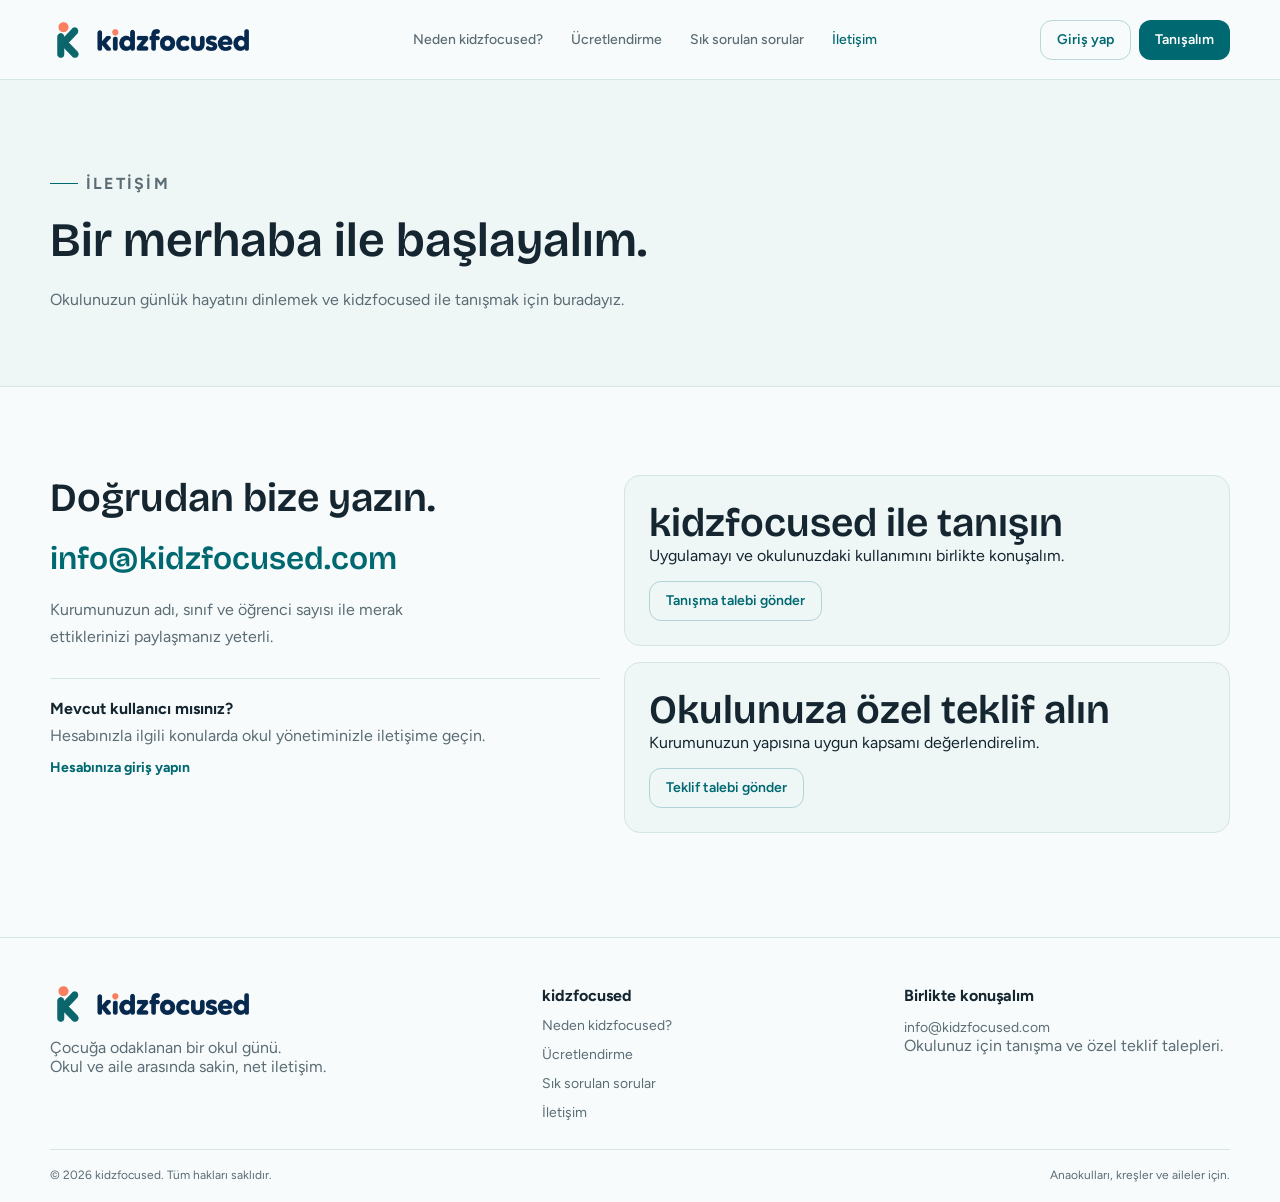
==== iletisim/index.html @ 5d9a1d22 "Replace the public homepage with the new marketing site." ====
<!DOCTYPE html>
<html lang="tr">
<head>
  <meta charset="utf-8">
  <meta name="viewport" content="width=device-width, initial-scale=1">
  <title>İletişim · kidzfocused</title>
  <meta name="description" content="Tanışmak veya okulunuza özel teklif istemek için yazın.">
  <link rel="icon" href="/favicon.png">
  <link rel="preconnect" href="https://fonts.googleapis.com">
  <link rel="preconnect" href="https://fonts.gstatic.com" crossorigin>
  <link href="https://fonts.googleapis.com/css2?family=Bricolage+Grotesque:opsz,wght@12..96,600;700&family=Figtree:wght@400;500;600;700&display=swap" rel="stylesheet">
  <link rel="stylesheet" href="/site.css">
</head>
<body>
<div class="site">
  <header class="header"><div class="wrap bar">
    <a class="brand" href="/" aria-label="kidzfocused ana sayfa"><img class="mark" src="/assets/logo-icon.png" alt=""><img class="word" src="/assets/logo-word.png" alt="kidzfocused"></a>
    <nav class="nav" aria-label="Ana menü"><a href="/ozellikler/">Neden kidzfocused?</a><a href="/ucretlendirme/">Ücretlendirme</a><a href="/sss/">Sık sorulan sorular</a><a href="/iletisim/" aria-current="page">İletişim</a></nav>
    <div class="actions"><a class="btn ghost desk" href="/app/">Giriş yap</a><a class="btn desk" href="mailto:info@kidzfocused.com?subject=kidzfocused%20%C2%B7%20Tan%C4%B1%C5%9Fma%20ve%20demo%20talebi">Tanışalım</a><a class="icon-btn" href="/app/" aria-label="Giriş yap">→</a></div>
  </div></header>
  <main>

<section class="page-title"><div class="wrap"><p class="kicker">İletişim</p><h1 style="margin-top:16px">Bir merhaba ile başlayalım.</h1><p>Okulunuzun günlük hayatını dinlemek ve kidzfocused ile tanışmak için buradayız.</p></div></section>
<section class="section"><div class="wrap contact-grid"><div><h2>Doğrudan bize yazın.</h2><a class="big-mail" href="mailto:info@kidzfocused.com">info@kidzfocused.com</a><p class="lead">Kurumunuzun adı, sınıf ve öğrenci sayısı ile merak ettiklerinizi paylaşmanız yeterli.</p><div style="margin-top:28px;border-top:1px solid var(--line);padding-top:20px"><p style="font-weight:700">Mevcut kullanıcı mısınız?</p><p class="muted" style="margin-top:8px">Hesabınızla ilgili konularda okul yönetiminizle iletişime geçin.</p><p style="margin-top:12px"><a class="more" href="/app/">Hesabınıza giriş yapın</a></p></div></div>
<div><article class="card"><h2>kidzfocused ile tanışın</h2><p>Uygulamayı ve okulunuzdaki kullanımını birlikte konuşalım.</p><a class="btn ghost" style="margin-top:16px" href="mailto:info@kidzfocused.com?subject=kidzfocused%20%C2%B7%20Tan%C4%B1%C5%9Fma%20ve%20demo%20talebi">Tanışma talebi gönder</a></article><article class="card"><h2>Okulunuza özel teklif alın</h2><p>Kurumunuzun yapısına uygun kapsamı değerlendirelim.</p><a class="btn ghost" style="margin-top:16px" href="mailto:info@kidzfocused.com?subject=kidzfocused%20%C2%B7%20Okulumuza%20%C3%B6zel%20teklif">Teklif talebi gönder</a></article></div>
</div></section>

  </main>
  <footer class="footer"><div class="wrap footer-grid">
    <div><a class="brand" href="/"><img class="mark" src="/assets/logo-icon.png" alt=""><img class="word" src="/assets/logo-word.png" alt="kidzfocused"></a><p class="muted" style="margin-top:16px">Çocuğa odaklanan bir okul günü.<br>Okul ve aile arasında sakin, net iletişim.</p></div>
    <div><p style="font-weight:700;margin-bottom:12px">kidzfocused</p><nav><a href="/ozellikler/">Neden kidzfocused?</a><a href="/ucretlendirme/">Ücretlendirme</a><a href="/sss/">Sık sorulan sorular</a><a href="/iletisim/">İletişim</a></nav></div>
    <div><p style="font-weight:700;margin-bottom:12px">Birlikte konuşalım</p><a href="mailto:info@kidzfocused.com">info@kidzfocused.com</a><p class="muted">Okulunuz için tanışma ve özel teklif talepleri.</p></div>
  </div><div class="wrap legal"><p>© 2026 kidzfocused. Tüm hakları saklıdır.</p><span>Anaokulları, kreşler ve aileler için.</span></div></footer>
  <nav class="bottom" aria-label="Keşfet menüsü"><a href="/">Keşfet</a><a href="/ozellikler/">Özellikler</a><a href="/ucretlendirme/">Teklif</a><a href="/app/">Giriş</a><button type="button" data-open-more>Diğer</button></nav>
  <dialog id="more"><h2>kidzfocused</h2><p class="muted">Okul ve aile, aynı günün içinde.</p><a href="/ozellikler/">Neden kidzfocused?</a><a href="/ucretlendirme/">Ücretlendirme</a><a href="/sss/">Sık sorulan sorular</a><a href="/iletisim/">İletişim</a><a class="btn block" style="margin-top:16px" href="mailto:info@kidzfocused.com?subject=kidzfocused%20%C2%B7%20Tan%C4%B1%C5%9Fma%20ve%20demo%20talebi">Tanışalım</a></dialog>
</div>
<script src="/site.js"></script>
</body></html>
---- site.css ----
:root {
  --primary: #006871;
  --primary-soft: #d5f2f3;
  --accent: #e1815b;
  --accent-soft: #ffe8da;
  --success: #348757;
  --success-soft: #daf7e3;
  --warning: #c0851f;
  --warning-soft: #fef0d4;
  --ink: #152631;
  --muted: #5b6c75;
  --line: #d7e4e4;
  --surface: #f7fbfb;
  --soft: #eef6f6;
  --card: #fff;
  --shadow: 0 1px 2px rgb(21 38 49 / 6%), 0 8px 24px -12px rgb(21 38 49 / 14%);
  --hero: linear-gradient(90deg, rgb(247 251 251 / 97%) 0%, rgb(247 251 251 / 90%) 24%, rgb(247 251 251 / 18%) 63%, transparent 100%);
  --hero-mobile: linear-gradient(180deg, rgb(247 251 251 / 98%) 0%, rgb(247 251 251 / 96%) 45%, rgb(247 251 251 / 15%) 70%, transparent 100%);
  --display: "Bricolage Grotesque", ui-sans-serif, system-ui, sans-serif;
  --sans: "Figtree", ui-sans-serif, system-ui, sans-serif;
}
* { box-sizing: border-box; }
html { scroll-behavior: smooth; }
body { margin: 0; background: var(--surface); color: var(--ink); font-family: var(--sans); -webkit-font-smoothing: antialiased; }
img { max-width: 100%; }
a { color: inherit; }
h1, h2, h3 { font-family: var(--display); font-weight: 600; letter-spacing: 0; margin: 0; }
p { margin: 0; }
button, .btn { font-family: inherit; }
.wrap { width: min(1180px, calc(100% - 48px)); margin-inline: auto; }
.site { min-height: 100vh; }
.header { position: sticky; top: 0; z-index: 20; height: 80px; border-bottom: 1px solid var(--line); background: rgb(247 251 251 / 94%); backdrop-filter: blur(10px); }
.header .wrap, .bar { height: 100%; display: flex; align-items: center; justify-content: space-between; gap: 20px; }
.brand { display: flex; align-items: center; gap: 10px; text-decoration: none; }
.brand img.mark { width: 36px; height: 36px; }
.brand img.word { height: 22px; width: auto; }
.nav { display: flex; align-items: center; gap: 28px; }
.nav a { color: var(--muted); font-size: 14px; font-weight: 500; text-decoration: none; }
.nav a[aria-current="page"], .nav a:hover { color: var(--primary); }
.actions { display: flex; align-items: center; gap: 8px; }
.btn { display: inline-flex; align-items: center; justify-content: center; gap: 8px; min-height: 40px; padding: 0 16px; border-radius: 12px; border: 0; background: var(--primary); color: white; font-size: 14px; font-weight: 600; text-decoration: none; cursor: pointer; }
.btn.ghost { background: transparent; color: var(--primary); border: 1px solid rgb(0 104 113 / 25%); }
.btn.block { width: 100%; min-height: 48px; }
.icon-btn { display: none; width: 40px; height: 40px; border-radius: 999px; border: 1px solid var(--line); align-items: center; justify-content: center; color: var(--primary); text-decoration: none; background: white; }
.hero { position: relative; isolation: isolate; min-height: 620px; }
.hero img.photo { position: absolute; inset: 0; width: 100%; height: 100%; object-fit: cover; object-position: center 54%; z-index: -2; }
.hero::before { content: ""; position: absolute; inset: 0; background: var(--hero); z-index: -1; }
.hero-copy { min-height: 620px; display: flex; align-items: center; padding-block: 60px; }
.kicker { display: flex; align-items: center; gap: 8px; color: var(--primary); font-size: 12px; font-weight: 700; letter-spacing: .14em; text-transform: uppercase; }
.kicker::before { content: ""; width: 28px; height: 1px; background: var(--primary); }
.wordmark { height: 62px; width: auto; margin-top: 16px; }
.tagline { margin-top: 22px; font-family: var(--display); font-size: 40px; line-height: 1.15; font-weight: 600; }
.tagline span { color: var(--primary); }
.lead { max-width: 380px; margin-top: 18px; color: var(--muted); font-size: 16px; line-height: 1.7; }
.hero-actions { display: flex; flex-wrap: wrap; gap: 12px; margin-top: 28px; }
.hero-actions .btn { min-height: 48px; }
.fine { display: flex; align-items: center; gap: 8px; margin-top: 18px; color: var(--muted); font-size: 12px; }
.strip { border-block: 1px solid var(--line); background: white; padding: 24px 0; }
.strip-grid, .cards, .steps, .split, .contact-grid { display: grid; gap: 24px; }
.strip-grid { grid-template-columns: repeat(3, 1fr); }
.strip h2, .feature h3, .step h2 { font-family: var(--sans); font-size: 14px; }
.muted { color: var(--muted); }
.section { padding: 88px 0; }
.section-head { display: flex; justify-content: space-between; align-items: end; gap: 24px; margin-bottom: 40px; }
.section h2 { font-size: 40px; line-height: 1.15; }
.more { color: var(--primary); font-size: 14px; font-weight: 700; text-decoration: none; }
.features { display: grid; grid-template-columns: repeat(3, 1fr); gap: 40px 48px; }
.feature { border-top: 1px solid var(--line); padding-top: 24px; }
.badge { width: 44px; height: 44px; display: grid; place-items: center; border-radius: 12px; margin-bottom: 18px; }
.badge.primary { background: var(--primary-soft); color: var(--primary); }
.badge.accent { background: var(--accent-soft); color: var(--accent); }
.badge.success { background: var(--success-soft); color: var(--success); }
.feature h3 { font-family: var(--display); font-size: 20px; }
.feature p, .role p, .price p, .faq p { margin-top: 12px; color: var(--muted); font-size: 14px; line-height: 1.7; }
.roles { background: var(--soft); }
.tabs { display: flex; gap: 4px; width: fit-content; max-width: 100%; padding: 4px; border: 1px solid var(--line); border-radius: 12px; background: var(--surface); }
.tabs button { min-height: 40px; border: 0; border-radius: 8px; background: transparent; color: var(--muted); font-weight: 600; padding: 0 16px; cursor: pointer; }
.tabs button[aria-selected="true"] { background: var(--primary); color: white; }
.role-grid { display: grid; grid-template-columns: .9fr 1.1fr; gap: 40px; align-items: center; }
.role h3 { font-size: 32px; line-height: 1.25; max-width: 460px; }
.role li { display: flex; gap: 8px; margin-top: 12px; font-size: 14px; }
.panel { overflow: hidden; border: 1px solid var(--line); border-radius: 16px; background: white; box-shadow: var(--shadow); }
.panel header, .panel footer { display: flex; align-items: center; justify-content: space-between; gap: 12px; padding: 16px 20px; }
.panel header { border-bottom: 1px solid var(--line); font-weight: 700; font-size: 14px; }
.panel .body { padding: 24px; }
.panel footer { border-top: 1px solid var(--line); background: var(--surface); color: var(--muted); font-size: 12px; }
.ok { color: var(--success); font-size: 12px; font-weight: 700; }
.note { display: grid; grid-template-columns: 1fr 150px; gap: 20px; margin-top: 20px; }
.note img { height: 128px; width: 100%; object-fit: cover; border-radius: 10px; }
.price-grid { display: grid; grid-template-columns: 1fr 1fr; gap: 40px; align-items: start; }
.offer { border: 1px solid rgb(0 104 113 / 25%); background: var(--soft); border-radius: 16px; padding: 32px; }
.offer h3 { margin-top: 24px; font-size: 30px; }
.offer li { margin-top: 12px; font-size: 14px; }
.mail { display: flex; justify-content: center; gap: 8px; margin-top: 16px; color: var(--muted); font-size: 14px; text-decoration: none; }
.faq { border-top: 1px solid var(--line); }
.faq details { border-bottom: 1px solid var(--line); }
.faq summary { cursor: pointer; padding: 18px 0; font-size: 16px; font-weight: 600; }
.faq p { padding-bottom: 16px; }
.band { background: var(--soft); border-block: 1px solid var(--line); }
.band .wrap, .cta .wrap { display: flex; justify-content: space-between; align-items: center; gap: 24px; }
.footer { border-top: 1px solid var(--line); padding: 48px 0 20px; }
.footer-grid { display: grid; grid-template-columns: 1.4fr 1fr 1fr; gap: 36px; }
.footer a { color: var(--muted); text-decoration: none; font-size: 14px; }
.footer a:hover { color: var(--primary); }
.footer nav, .footer .stack { display: flex; flex-direction: column; gap: 12px; }
.legal { display: flex; justify-content: space-between; gap: 12px; margin-top: 28px; padding-top: 18px; border-top: 1px solid var(--line); color: var(--muted); font-size: 12px; }
.bottom { display: none; }
.page-title { background: var(--soft); border-bottom: 1px solid var(--line); padding: 72px 0; }
.page-title h1 { max-width: 760px; font-size: 48px; line-height: 1.15; }
.page-title p { max-width: 640px; margin-top: 18px; color: var(--muted); font-size: 16px; line-height: 1.7; }
.checks li, .steps li { display: flex; gap: 10px; margin-top: 14px; font-size: 14px; line-height: 1.6; }
.num { width: 28px; height: 28px; border-radius: 999px; display: grid; place-items: center; background: var(--accent-soft); color: var(--accent); font-size: 12px; font-weight: 700; flex: none; }
.contact-grid { grid-template-columns: 1fr 1.1fr; }
.card { border: 1px solid var(--line); background: var(--soft); border-radius: 16px; padding: 24px; margin-bottom: 16px; }
.big-mail { display: inline-block; margin-top: 18px; color: var(--primary); font-family: var(--display); font-size: 32px; font-weight: 600; text-decoration: none; }
.hidden { display: none; }
@media (min-width: 981px) { .phone-only { display: none; } }
dialog { width: min(420px, calc(100% - 32px)); border: 0; border-radius: 16px; padding: 20px; }
dialog::backdrop { background: rgb(21 38 49 / 35%); }
dialog a { display: flex; justify-content: space-between; align-items: center; min-height: 48px; margin-top: 8px; padding: 0 14px; border: 1px solid var(--line); border-radius: 12px; background: var(--soft); text-decoration: none; font-weight: 600; }
@media (max-width: 980px) {
  .nav, .actions .desk { display: none; }
  .icon-btn { display: inline-flex; }
  .features, .strip-grid, .price-grid, .role-grid, .footer-grid, .contact-grid, .note { grid-template-columns: 1fr; }
  .section h2, .page-title h1, .tagline { font-size: 32px; }
  .hero { min-height: 0; }
  .hero-copy { min-height: 520px; align-items: flex-start; padding-top: 28px; }
  .hero::before { background: var(--hero-mobile); }
  .hero img.photo { object-position: 74% bottom; }
  .wordmark { height: 40px; }
  .desk-only { display: none; }
  .site { padding-bottom: 84px; }
  .bottom { position: fixed; inset: auto 0 0; z-index: 30; display: grid; grid-template-columns: repeat(5, 1fr); min-height: 72px; padding: 6px 8px calc(8px + env(safe-area-inset-bottom)); border-top: 1px solid var(--line); background: white; }
  .bottom a, .bottom button { display: flex; flex-direction: column; align-items: center; justify-content: center; gap: 4px; border: 0; background: transparent; color: var(--muted); font-size: 10px; font-weight: 600; text-decoration: none; border-radius: 8px; }
  .bottom a[aria-current="page"] { background: var(--primary-soft); color: var(--primary); }
  .footer { display: none; }
  .band .wrap, .cta .wrap, .section-head { display: block; }
  .band .btn, .cta .btn { margin-top: 16px; }
}
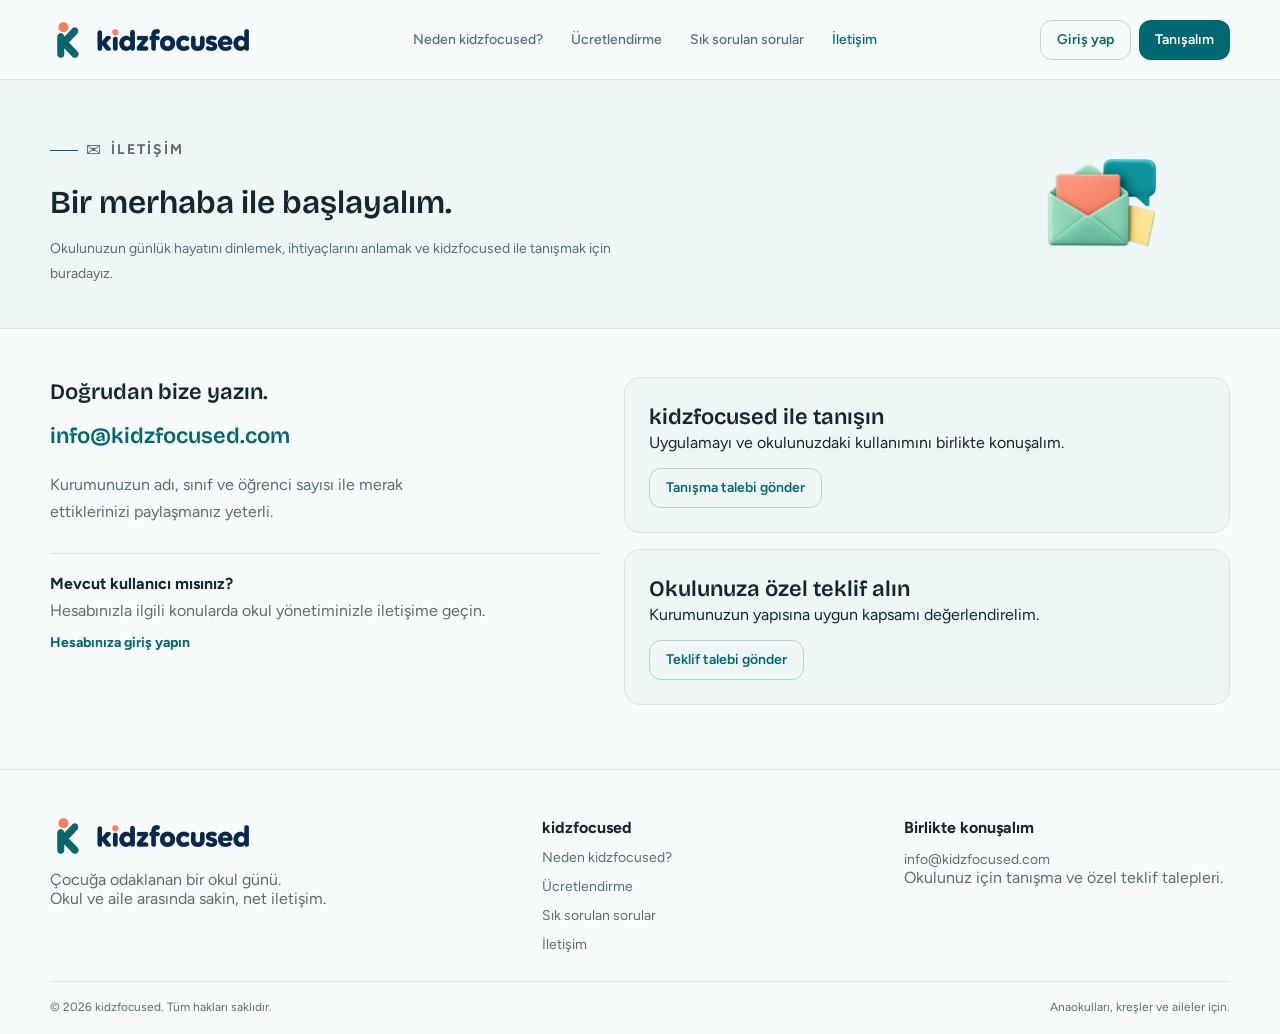
==== commit 3c28c69b: "Add the illustrated detail pages from the new design." ====
--- a/iletisim/index.html
+++ b/iletisim/index.html
@@ -12,15 +12,14 @@
   <link rel="stylesheet" href="/site.css">
 </head>
 <body>
-<div class="site">
+<div class="site marketing-detail">
   <header class="header"><div class="wrap bar">
     <a class="brand" href="/" aria-label="kidzfocused ana sayfa"><img class="mark" src="/assets/logo-icon.png" alt=""><img class="word" src="/assets/logo-word.png" alt="kidzfocused"></a>
     <nav class="nav" aria-label="Ana menü"><a href="/ozellikler/">Neden kidzfocused?</a><a href="/ucretlendirme/">Ücretlendirme</a><a href="/sss/">Sık sorulan sorular</a><a href="/iletisim/" aria-current="page">İletişim</a></nav>
     <div class="actions"><a class="btn ghost desk" href="/app/">Giriş yap</a><a class="btn desk" href="mailto:info@kidzfocused.com?subject=kidzfocused%20%C2%B7%20Tan%C4%B1%C5%9Fma%20ve%20demo%20talebi">Tanışalım</a><a class="icon-btn" href="/app/" aria-label="Giriş yap">→</a></div>
   </div></header>
   <main>
-
-<section class="page-title"><div class="wrap"><p class="kicker">İletişim</p><h1 style="margin-top:16px">Bir merhaba ile başlayalım.</h1><p>Okulunuzun günlük hayatını dinlemek ve kidzfocused ile tanışmak için buradayız.</p></div></section>
+<section class="page-title"><div class="wrap detail-intro"><div><p class="kicker"><span class="emoji" aria-hidden="true">✉️</span> İletişim</p><h1 style="margin-top:16px">Bir merhaba ile başlayalım.</h1><p>Okulunuzun günlük hayatını dinlemek, ihtiyaçlarını anlamak ve kidzfocused ile tanışmak için buradayız.</p></div><img class="detail-photo" src="/assets/contact-envelope.png" alt="Bir mektup zarfı ve iletişimi simgeleyen konuşma balonu"></div></section>
 <section class="section"><div class="wrap contact-grid"><div><h2>Doğrudan bize yazın.</h2><a class="big-mail" href="mailto:info@kidzfocused.com">info@kidzfocused.com</a><p class="lead">Kurumunuzun adı, sınıf ve öğrenci sayısı ile merak ettiklerinizi paylaşmanız yeterli.</p><div style="margin-top:28px;border-top:1px solid var(--line);padding-top:20px"><p style="font-weight:700">Mevcut kullanıcı mısınız?</p><p class="muted" style="margin-top:8px">Hesabınızla ilgili konularda okul yönetiminizle iletişime geçin.</p><p style="margin-top:12px"><a class="more" href="/app/">Hesabınıza giriş yapın</a></p></div></div>
 <div><article class="card"><h2>kidzfocused ile tanışın</h2><p>Uygulamayı ve okulunuzdaki kullanımını birlikte konuşalım.</p><a class="btn ghost" style="margin-top:16px" href="mailto:info@kidzfocused.com?subject=kidzfocused%20%C2%B7%20Tan%C4%B1%C5%9Fma%20ve%20demo%20talebi">Tanışma talebi gönder</a></article><article class="card"><h2>Okulunuza özel teklif alın</h2><p>Kurumunuzun yapısına uygun kapsamı değerlendirelim.</p><a class="btn ghost" style="margin-top:16px" href="mailto:info@kidzfocused.com?subject=kidzfocused%20%C2%B7%20Okulumuza%20%C3%B6zel%20teklif">Teklif talebi gönder</a></article></div>
 </div></section>
--- a/site.css
+++ b/site.css
@@ -108,6 +108,23 @@
 .page-title { background: var(--soft); border-bottom: 1px solid var(--line); padding: 72px 0; }
 .page-title h1 { max-width: 760px; font-size: 48px; line-height: 1.15; }
 .page-title p { max-width: 640px; margin-top: 18px; color: var(--muted); font-size: 16px; line-height: 1.7; }
+.detail-intro { display: grid; grid-template-columns: minmax(0, 1fr) 256px; align-items: center; gap: 48px; }
+.detail-photo { width: 256px; height: 176px; object-fit: contain; justify-self: end; }
+.detail-photo.cover { height: 166px; object-fit: cover; border-radius: 8px; }
+.emoji { font-size: 18px; }
+.marketing-detail main > section { padding-block: 48px; }
+.marketing-detail main h1 { font-size: 32px; line-height: 1.3; }
+.marketing-detail main h2 { font-size: 22px; line-height: 1.4; }
+.marketing-detail main h3 { font-size: 18px; line-height: 1.45; }
+.marketing-detail .page-title { padding-block: 36px; }
+.marketing-detail .page-title p { max-width: 620px; margin-top: 12px; font-size: 14px; line-height: 1.8; }
+.marketing-detail .feature h3 { font-size: 16px; }
+.marketing-detail .feature p { margin-top: 8px; }
+.marketing-detail .big-mail { font-size: 22px; line-height: 1.5; margin-top: 12px; }
+.faq-row { display: flex; align-items: center; gap: 18px; }
+.faq-num { width: 24px; flex: none; color: var(--primary); font-size: 12px; font-weight: 500; font-variant-numeric: tabular-nums; }
+.faq.numbered p { padding-left: 42px; }
+.detail-step { font-family: var(--display); font-size: 14px; font-weight: 600; color: var(--primary); }
 .checks li, .steps li { display: flex; gap: 10px; margin-top: 14px; font-size: 14px; line-height: 1.6; }
 .num { width: 28px; height: 28px; border-radius: 999px; display: grid; place-items: center; background: var(--accent-soft); color: var(--accent); font-size: 12px; font-weight: 700; flex: none; }
 .contact-grid { grid-template-columns: 1fr 1.1fr; }
@@ -115,6 +132,7 @@
 .big-mail { display: inline-block; margin-top: 18px; color: var(--primary); font-family: var(--display); font-size: 32px; font-weight: 600; text-decoration: none; }
 .hidden { display: none; }
 @media (min-width: 981px) { .phone-only { display: none; } }
+@media (min-width: 1280px) { .features.wide { grid-template-columns: repeat(4, 1fr); } }
 dialog { width: min(420px, calc(100% - 32px)); border: 0; border-radius: 16px; padding: 20px; }
 dialog::backdrop { background: rgb(21 38 49 / 35%); }
 dialog a { display: flex; justify-content: space-between; align-items: center; min-height: 48px; margin-top: 8px; padding: 0 14px; border: 1px solid var(--line); border-radius: 12px; background: var(--soft); text-decoration: none; font-weight: 600; }
@@ -123,6 +141,13 @@
   .icon-btn { display: inline-flex; }
   .features, .strip-grid, .price-grid, .role-grid, .footer-grid, .contact-grid, .note { grid-template-columns: 1fr; }
   .section h2, .page-title h1, .tagline { font-size: 32px; }
+  .detail-intro { display: block; position: relative; }
+  .detail-photo { position: absolute; top: 0; right: 0; width: 72px; height: 54px; }
+  .detail-photo.cover { height: 40px; }
+  .marketing-detail .page-title .kicker { min-height: 40px; padding-right: 80px; }
+  .marketing-detail main h1 { font-size: 25px; }
+  .marketing-detail main h2 { font-size: 20px; }
+  .faq.numbered p { padding-left: 32px; }
   .hero { min-height: 0; }
   .hero-copy { min-height: 520px; align-items: flex-start; padding-top: 28px; }
   .hero::before { background: var(--hero-mobile); }
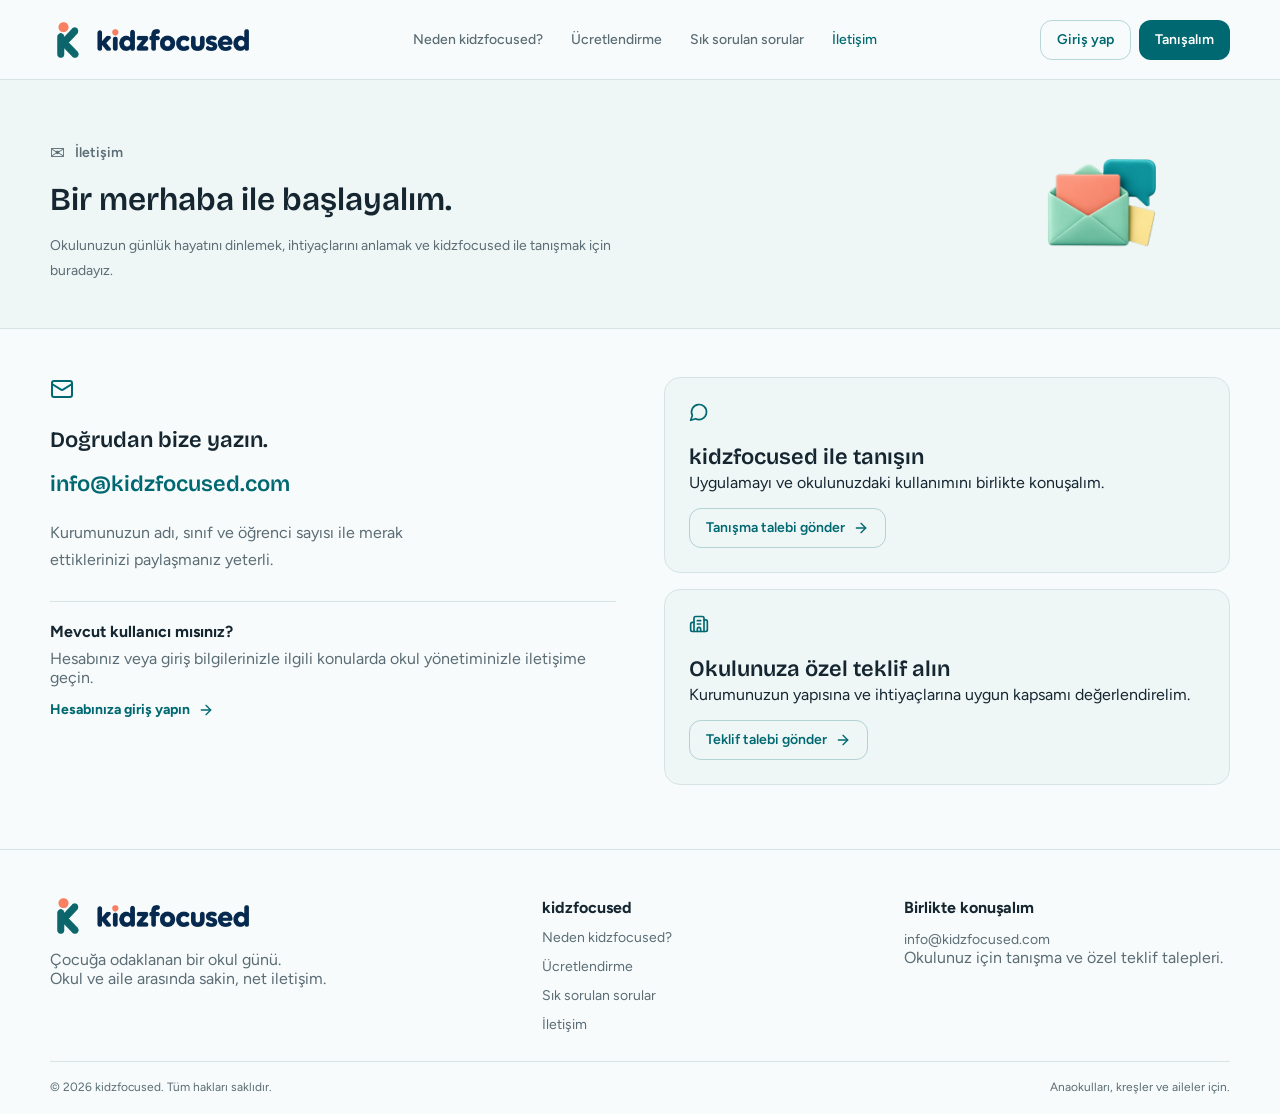
==== commit 18f37cc5: "Publish the marketing pages so each public URL matches the Lovable design. The login stays the real " ====
--- a/iletisim/index.html
+++ b/iletisim/index.html
@@ -13,15 +13,16 @@
 </head>
 <body>
 <div class="site marketing-detail">
+  <aside class="rail"><a class="brand" href="/" aria-label="kidzfocused ana sayfa"><img class="mark" src="/assets/logo-icon.png" alt=""></a><nav aria-label="Keşfet menüsü"><a class="rail-tab" href="/"><svg xmlns="http://www.w3.org/2000/svg" width="23" height="23" viewBox="0 0 24 24" fill="none" stroke="currentColor" stroke-width="2" stroke-linecap="round" stroke-linejoin="round" aria-hidden="true"><circle cx="12" cy="12" r="10"/><path d="m16.24 7.76-1.804 5.411a2 2 0 0 1-1.265 1.265L7.76 16.24l1.804-5.411a2 2 0 0 1 1.265-1.265z"/></svg><span>Keşfet</span></a><a class="rail-tab" href="/ozellikler/"><svg xmlns="http://www.w3.org/2000/svg" width="23" height="23" viewBox="0 0 24 24" fill="none" stroke="currentColor" stroke-width="2" stroke-linecap="round" stroke-linejoin="round" aria-hidden="true"><path d="M12.83 2.18a2 2 0 0 0-1.66 0L2.6 6.08a1 1 0 0 0 0 1.83l8.58 3.91a2 2 0 0 0 1.66 0l8.58-3.9a1 1 0 0 0 0-1.83z"/><path d="M2 12a1 1 0 0 0 .58.91l8.6 3.91a2 2 0 0 0 1.65 0l8.58-3.9A1 1 0 0 0 22 12"/><path d="M2 17a1 1 0 0 0 .58.91l8.6 3.91a2 2 0 0 0 1.65 0l8.58-3.9A1 1 0 0 0 22 17"/></svg><span>Özellikler</span></a><a class="rail-tab" href="/ucretlendirme/"><svg xmlns="http://www.w3.org/2000/svg" width="23" height="23" viewBox="0 0 24 24" fill="none" stroke="currentColor" stroke-width="2" stroke-linecap="round" stroke-linejoin="round" aria-hidden="true"><path d="M6 22a2 2 0 0 1-2-2V4a2 2 0 0 1 2-2h8a2.4 2.4 0 0 1 1.704.706l3.588 3.588A2.4 2.4 0 0 1 20 8v12a2 2 0 0 1-2 2z"/><path d="M14 2v5a1 1 0 0 0 1 1h5"/><path d="M10 9H8"/><path d="M16 13H8"/><path d="M16 17H8"/></svg><span>Teklif</span></a><a class="rail-tab" href="/app/"><svg xmlns="http://www.w3.org/2000/svg" width="23" height="23" viewBox="0 0 24 24" fill="none" stroke="currentColor" stroke-width="2" stroke-linecap="round" stroke-linejoin="round" aria-hidden="true"><path d="M15 3h4a2 2 0 0 1 2 2v14a2 2 0 0 1-2 2h-4"/><polyline points="10 17 15 12 10 7"/><path d="M15 12H3"/></svg><span>Giriş</span></a><button type="button" class="rail-tab" data-open-more><svg xmlns="http://www.w3.org/2000/svg" width="23" height="23" viewBox="0 0 24 24" fill="none" stroke="currentColor" stroke-width="2" stroke-linecap="round" stroke-linejoin="round" aria-hidden="true"><circle cx="12" cy="12" r="1"/><circle cx="19" cy="12" r="1"/><circle cx="5" cy="12" r="1"/></svg><span>Diğer</span></button></nav><a class="rail-tab" href="/iletisim/"><svg xmlns="http://www.w3.org/2000/svg" width="23" height="23" viewBox="0 0 24 24" fill="none" stroke="currentColor" stroke-width="2" stroke-linecap="round" stroke-linejoin="round" aria-hidden="true"><rect width="20" height="16" x="2" y="4" rx="2"/><path d="m22 7-8.97 5.7a1.94 1.94 0 0 1-2.06 0L2 7"/></svg><span>İletişim</span></a></aside>
   <header class="header"><div class="wrap bar">
     <a class="brand" href="/" aria-label="kidzfocused ana sayfa"><img class="mark" src="/assets/logo-icon.png" alt=""><img class="word" src="/assets/logo-word.png" alt="kidzfocused"></a>
     <nav class="nav" aria-label="Ana menü"><a href="/ozellikler/">Neden kidzfocused?</a><a href="/ucretlendirme/">Ücretlendirme</a><a href="/sss/">Sık sorulan sorular</a><a href="/iletisim/" aria-current="page">İletişim</a></nav>
     <div class="actions"><a class="btn ghost desk" href="/app/">Giriş yap</a><a class="btn desk" href="mailto:info@kidzfocused.com?subject=kidzfocused%20%C2%B7%20Tan%C4%B1%C5%9Fma%20ve%20demo%20talebi">Tanışalım</a><a class="icon-btn" href="/app/" aria-label="Giriş yap">→</a></div>
   </div></header>
   <main>
-<section class="page-title"><div class="wrap detail-intro"><div><p class="kicker"><span class="emoji" aria-hidden="true">✉️</span> İletişim</p><h1 style="margin-top:16px">Bir merhaba ile başlayalım.</h1><p>Okulunuzun günlük hayatını dinlemek, ihtiyaçlarını anlamak ve kidzfocused ile tanışmak için buradayız.</p></div><img class="detail-photo" src="/assets/contact-envelope.png" alt="Bir mektup zarfı ve iletişimi simgeleyen konuşma balonu"></div></section>
-<section class="section"><div class="wrap contact-grid"><div><h2>Doğrudan bize yazın.</h2><a class="big-mail" href="mailto:info@kidzfocused.com">info@kidzfocused.com</a><p class="lead">Kurumunuzun adı, sınıf ve öğrenci sayısı ile merak ettiklerinizi paylaşmanız yeterli.</p><div style="margin-top:28px;border-top:1px solid var(--line);padding-top:20px"><p style="font-weight:700">Mevcut kullanıcı mısınız?</p><p class="muted" style="margin-top:8px">Hesabınızla ilgili konularda okul yönetiminizle iletişime geçin.</p><p style="margin-top:12px"><a class="more" href="/app/">Hesabınıza giriş yapın</a></p></div></div>
-<div><article class="card"><h2>kidzfocused ile tanışın</h2><p>Uygulamayı ve okulunuzdaki kullanımını birlikte konuşalım.</p><a class="btn ghost" style="margin-top:16px" href="mailto:info@kidzfocused.com?subject=kidzfocused%20%C2%B7%20Tan%C4%B1%C5%9Fma%20ve%20demo%20talebi">Tanışma talebi gönder</a></article><article class="card"><h2>Okulunuza özel teklif alın</h2><p>Kurumunuzun yapısına uygun kapsamı değerlendirelim.</p><a class="btn ghost" style="margin-top:16px" href="mailto:info@kidzfocused.com?subject=kidzfocused%20%C2%B7%20Okulumuza%20%C3%B6zel%20teklif">Teklif talebi gönder</a></article></div>
+<section class="page-title"><div class="wrap detail-intro"><div><p class="kicker"><span class="emoji" aria-hidden="true">✉️</span> İletişim</p><h1 style="margin-top:10px">Bir merhaba ile başlayalım.</h1><p>Okulunuzun günlük hayatını dinlemek, ihtiyaçlarını anlamak ve kidzfocused ile tanışmak için buradayız.</p></div><img class="detail-photo" src="/assets/contact-envelope.png" alt="Bir mektup zarfı ve iletişimi simgeleyen konuşma balonu"></div></section>
+<section class="section"><div class="wrap contact-grid"><div><div class="lead-icon"><svg xmlns="http://www.w3.org/2000/svg" width="24" height="24" viewBox="0 0 24 24" fill="none" stroke="currentColor" stroke-width="2" stroke-linecap="round" stroke-linejoin="round" aria-hidden="true"><rect width="20" height="16" x="2" y="4" rx="2"/><path d="m22 7-8.97 5.7a1.94 1.94 0 0 1-2.06 0L2 7"/></svg></div><h2>Doğrudan bize yazın.</h2><a class="big-mail" href="mailto:info@kidzfocused.com">info@kidzfocused.com</a><p class="lead">Kurumunuzun adı, sınıf ve öğrenci sayısı ile merak ettiklerinizi paylaşmanız yeterli.</p><div style="margin-top:28px;border-top:1px solid var(--line);padding-top:20px"><p style="font-weight:700">Mevcut kullanıcı mısınız?</p><p class="muted" style="margin-top:8px">Hesabınız veya giriş bilgilerinizle ilgili konularda okul yönetiminizle iletişime geçin.</p><p style="margin-top:12px"><a class="more" href="/app/">Hesabınıza giriş yapın <svg xmlns="http://www.w3.org/2000/svg" width="16" height="16" viewBox="0 0 24 24" fill="none" stroke="currentColor" stroke-width="2" stroke-linecap="round" stroke-linejoin="round" aria-hidden="true"><path d="M5 12h14"/><path d="m12 5 7 7-7 7"/></svg></a></p></div></div>
+<div><article class="card"><div class="card-icon"><svg xmlns="http://www.w3.org/2000/svg" width="20" height="20" viewBox="0 0 24 24" fill="none" stroke="currentColor" stroke-width="2" stroke-linecap="round" stroke-linejoin="round" aria-hidden="true"><path d="M7.9 20A9 9 0 1 0 4 16.1L2 22Z"/></svg></div><h2>kidzfocused ile tanışın</h2><p>Uygulamayı ve okulunuzdaki kullanımını birlikte konuşalım.</p><a class="btn ghost" style="margin-top:16px" href="mailto:info@kidzfocused.com?subject=kidzfocused%20%C2%B7%20Tan%C4%B1%C5%9Fma%20ve%20demo%20talebi">Tanışma talebi gönder <svg xmlns="http://www.w3.org/2000/svg" width="16" height="16" viewBox="0 0 24 24" fill="none" stroke="currentColor" stroke-width="2" stroke-linecap="round" stroke-linejoin="round" aria-hidden="true"><path d="M5 12h14"/><path d="m12 5 7 7-7 7"/></svg></a></article><article class="card"><div class="card-icon"><svg xmlns="http://www.w3.org/2000/svg" width="20" height="20" viewBox="0 0 24 24" fill="none" stroke="currentColor" stroke-width="2" stroke-linecap="round" stroke-linejoin="round" aria-hidden="true"><path d="M10 12h4"/><path d="M10 8h4"/><path d="M14 21v-3a2 2 0 0 0-4 0v3"/><path d="M6 10H4a2 2 0 0 0-2 2v7a2 2 0 0 0 2 2h16a2 2 0 0 0 2-2V9a2 2 0 0 0-2-2h-2"/><path d="M6 21V5a2 2 0 0 1 2-2h8a2 2 0 0 1 2 2v16"/></svg></div><h2>Okulunuza özel teklif alın</h2><p>Kurumunuzun yapısına ve ihtiyaçlarına uygun kapsamı değerlendirelim.</p><a class="btn ghost" style="margin-top:16px" href="mailto:info@kidzfocused.com?subject=kidzfocused%20%C2%B7%20Okulumuza%20%C3%B6zel%20teklif">Teklif talebi gönder <svg xmlns="http://www.w3.org/2000/svg" width="16" height="16" viewBox="0 0 24 24" fill="none" stroke="currentColor" stroke-width="2" stroke-linecap="round" stroke-linejoin="round" aria-hidden="true"><path d="M5 12h14"/><path d="m12 5 7 7-7 7"/></svg></a></article></div>
 </div></section>
 
   </main>
--- a/site.css
+++ b/site.css
@@ -48,6 +48,8 @@
 .hero-copy { min-height: 620px; display: flex; align-items: center; padding-block: 60px; }
 .kicker { display: flex; align-items: center; gap: 8px; color: var(--primary); font-size: 12px; font-weight: 700; letter-spacing: .14em; text-transform: uppercase; }
 .kicker::before { content: ""; width: 28px; height: 1px; background: var(--primary); }
+.kicker.plain { letter-spacing: 0; font-weight: 600; text-transform: none; }
+.kicker.plain::before { content: none; }
 .wordmark { height: 62px; width: auto; margin-top: 16px; }
 .tagline { margin-top: 22px; font-family: var(--display); font-size: 40px; line-height: 1.15; font-weight: 600; }
 .tagline span { color: var(--primary); }
@@ -63,22 +65,52 @@
 .section { padding: 88px 0; }
 .section-head { display: flex; justify-content: space-between; align-items: end; gap: 24px; margin-bottom: 40px; }
 .section h2 { font-size: 40px; line-height: 1.15; }
-.more { color: var(--primary); font-size: 14px; font-weight: 700; text-decoration: none; }
+.more { display: inline-flex; align-items: center; gap: 8px; color: var(--primary); font-size: 14px; font-weight: 700; text-decoration: none; }
+.more svg { width: 16px; height: 16px; }
 .features { display: grid; grid-template-columns: repeat(3, 1fr); gap: 40px 48px; }
 .feature { border-top: 1px solid var(--line); padding-top: 24px; }
 .badge { width: 44px; height: 44px; display: grid; place-items: center; border-radius: 12px; margin-bottom: 18px; }
 .badge.primary { background: var(--primary-soft); color: var(--primary); }
 .badge.accent { background: var(--accent-soft); color: var(--accent); }
 .badge.success { background: var(--success-soft); color: var(--success); }
+.badge.warning { background: var(--warning-soft); color: var(--warning); }
+.badge svg { width: 20px; height: 20px; }
 .feature h3 { font-family: var(--display); font-size: 20px; }
 .feature p, .role p, .price p, .faq p { margin-top: 12px; color: var(--muted); font-size: 14px; line-height: 1.7; }
 .roles { background: var(--soft); }
 .tabs { display: flex; gap: 4px; width: fit-content; max-width: 100%; padding: 4px; border: 1px solid var(--line); border-radius: 12px; background: var(--surface); }
-.tabs button { min-height: 40px; border: 0; border-radius: 8px; background: transparent; color: var(--muted); font-weight: 600; padding: 0 16px; cursor: pointer; }
+.tabs button { display: inline-flex; align-items: center; gap: 8px; min-height: 40px; border: 0; border-radius: 8px; background: transparent; color: var(--muted); font-weight: 600; padding: 0 16px; cursor: pointer; }
+.tabs button svg { width: 16px; height: 16px; }
 .tabs button[aria-selected="true"] { background: var(--primary); color: white; }
 .role-grid { display: grid; grid-template-columns: .9fr 1.1fr; gap: 40px; align-items: center; }
 .role h3 { font-size: 32px; line-height: 1.25; max-width: 460px; }
-.role li { display: flex; gap: 8px; margin-top: 12px; font-size: 14px; }
+.role li, .checks li { display: flex; align-items: flex-start; gap: 8px; margin-top: 12px; font-size: 14px; }
+.role li svg, .checks li svg, .icon-sm { width: 16px; height: 16px; flex: none; margin-top: 2px; color: var(--primary); }
+.panel header .title, .panel footer, .ok { display: flex; align-items: center; gap: 8px; }
+.panel header svg, .ok svg { width: 16px; height: 16px; }
+.meta { color: var(--muted); font-size: 11px; font-weight: 500; }
+.person { display: flex; align-items: center; gap: 12px; }
+.avatar { width: 44px; height: 44px; border-radius: 999px; display: grid; place-items: center; background: var(--accent-soft); color: var(--accent); font-size: 14px; font-weight: 700; flex: none; }
+.quote { margin-top: 12px; color: var(--ink); font-size: 14px; line-height: 1.6; }
+.byline { margin-top: 12px; font-size: 12px; }
+.stats { display: grid; grid-template-columns: repeat(3, 1fr); gap: 16px; margin-top: 20px; padding-bottom: 20px; border-bottom: 1px solid var(--line); }
+.stats b { display: block; font-family: var(--display); font-size: 24px; font-weight: 600; color: var(--primary); }
+.stats p { margin-top: 4px; font-size: 12px; }
+.lines { display: grid; gap: 16px; margin-top: 20px; }
+.lines p { display: flex; align-items: center; gap: 12px; margin: 0; color: var(--ink); font-size: 14px; }
+.pair { justify-content: space-between; }
+.good { color: var(--success); font-weight: 600; }
+.warn { color: var(--accent); font-weight: 600; }
+.info { color: var(--primary); font-weight: 600; }
+.section-mark { width: 32px; height: 32px; margin-bottom: 20px; }
+.section-mark.primary { color: var(--primary); }
+.section-mark.accent { color: var(--accent); }
+.section-mark svg { width: 32px; height: 32px; }
+.page-title .kicker, .roles .kicker { text-transform: none; letter-spacing: 0; font-weight: 600; }
+.roles .kicker { text-transform: uppercase; letter-spacing: .14em; }
+.page-title .kicker::before, .roles .kicker::before { content: none; }
+.note .kicker { text-transform: none; letter-spacing: 0; font-size: 12px; }
+.note .kicker::before { content: none; }
 .panel { overflow: hidden; border: 1px solid var(--line); border-radius: 16px; background: white; box-shadow: var(--shadow); }
 .panel header, .panel footer { display: flex; align-items: center; justify-content: space-between; gap: 12px; padding: 16px 20px; }
 .panel header { border-bottom: 1px solid var(--line); font-weight: 700; font-size: 14px; }
@@ -89,12 +121,25 @@
 .note img { height: 128px; width: 100%; object-fit: cover; border-radius: 10px; }
 .price-grid { display: grid; grid-template-columns: 1fr 1fr; gap: 40px; align-items: start; }
 .offer { border: 1px solid rgb(0 104 113 / 25%); background: var(--soft); border-radius: 16px; padding: 32px; }
+.offer-top { display: flex; align-items: flex-start; justify-content: space-between; gap: 16px; }
+.offer-top .badge { width: 48px; height: 48px; margin: 0; }
+.offer-top .tag { color: var(--primary); font-size: 12px; font-weight: 500; }
 .offer h3 { margin-top: 24px; font-size: 30px; }
-.offer li { margin-top: 12px; font-size: 14px; }
-.mail { display: flex; justify-content: center; gap: 8px; margin-top: 16px; color: var(--muted); font-size: 14px; text-decoration: none; }
+.offer ul.checks { margin: 24px 0; padding: 20px 0; border-block: 1px solid var(--line); }
+.offer ul.checks li { margin-top: 0; }
+.offer ul.checks li + li { margin-top: 12px; }
+.need { display: flex; align-items: center; gap: 12px; margin-top: 28px; color: var(--muted); font-size: 14px; }
+.need svg { width: 20px; height: 20px; color: var(--primary); flex: none; }
+.mail { display: flex; justify-content: center; align-items: center; gap: 8px; margin-top: 16px; color: var(--muted); font-size: 14px; text-decoration: none; }
+.mail svg { width: 16px; height: 16px; }
 .faq { border-top: 1px solid var(--line); }
 .faq details { border-bottom: 1px solid var(--line); }
-.faq summary { cursor: pointer; padding: 18px 0; font-size: 16px; font-weight: 600; }
+.faq summary { display: flex; align-items: center; justify-content: space-between; gap: 16px; cursor: pointer; padding: 18px 0; font-size: 16px; font-weight: 600; list-style: none; }
+.faq summary::-webkit-details-marker { display: none; }
+.faq summary .chev { display: grid; flex: none; color: var(--muted); transition: transform .2s ease; }
+.faq summary svg { width: 16px; height: 16px; }
+.faq details[open] summary .chev { transform: rotate(180deg); }
+.faq-row { flex: 1; }
 .faq p { padding-bottom: 16px; }
 .band { background: var(--soft); border-block: 1px solid var(--line); }
 .band .wrap, .cta .wrap { display: flex; justify-content: space-between; align-items: center; gap: 24px; }
@@ -105,6 +150,12 @@
 .footer nav, .footer .stack { display: flex; flex-direction: column; gap: 12px; }
 .legal { display: flex; justify-content: space-between; gap: 12px; margin-top: 28px; padding-top: 18px; border-top: 1px solid var(--line); color: var(--muted); font-size: 12px; }
 .bottom { display: none; }
+.rail { display: none; position: fixed; inset: 0 auto 0 0; z-index: 40; width: 96px; flex-direction: column; align-items: center; gap: 8px; border-right: 1px solid var(--line); background: white; padding: 20px 8px; }
+.rail .brand { margin-bottom: 20px; }
+.rail nav { display: flex; flex-direction: column; gap: 8px; width: 100%; flex: 1; }
+.rail-tab { display: flex; flex-direction: column; align-items: center; justify-content: center; gap: 7px; width: 100%; min-height: 74px; padding: 10px 4px; border: 0; border-radius: 8px; background: transparent; color: var(--muted); font-size: 11px; font-weight: 600; line-height: 1.35; text-decoration: none; cursor: pointer; }
+.rail-tab svg { width: 23px; height: 23px; }
+.rail-tab[aria-current="page"] { background: var(--primary-soft); color: var(--primary); font-weight: 700; }
 .page-title { background: var(--soft); border-bottom: 1px solid var(--line); padding: 72px 0; }
 .page-title h1 { max-width: 760px; font-size: 48px; line-height: 1.15; }
 .page-title p { max-width: 640px; margin-top: 18px; color: var(--muted); font-size: 16px; line-height: 1.7; }
@@ -117,29 +168,59 @@
 .marketing-detail main h2 { font-size: 22px; line-height: 1.4; }
 .marketing-detail main h3 { font-size: 18px; line-height: 1.45; }
 .marketing-detail .page-title { padding-block: 36px; }
+.marketing-detail .page-title .kicker { margin-bottom: 10px; gap: 10px; }
 .marketing-detail .page-title p { max-width: 620px; margin-top: 12px; font-size: 14px; line-height: 1.8; }
+.marketing-detail .section-head { margin-bottom: 28px; }
+.marketing-detail .roles .kicker { text-transform: none; letter-spacing: 0; font-weight: 600; }
+.marketing-detail .role h3 { max-width: 28rem; font-size: 18px; line-height: 1.45; }
+.marketing-detail .features.wide { gap: 28px 32px; }
+.marketing-detail .feature { padding-top: 20px; }
+.marketing-detail .feature .badge { width: 36px; height: 36px; margin-bottom: 14px; border-radius: 14px; }
 .marketing-detail .feature h3 { font-size: 16px; }
 .marketing-detail .feature p { margin-top: 8px; }
+.marketing-detail .contact-grid { grid-template-columns: 1fr 1fr; gap: 48px; }
 .marketing-detail .big-mail { font-size: 22px; line-height: 1.5; margin-top: 12px; }
 .faq-row { display: flex; align-items: center; gap: 18px; }
 .faq-num { width: 24px; flex: none; color: var(--primary); font-size: 12px; font-weight: 500; font-variant-numeric: tabular-nums; }
 .faq.numbered p { padding-left: 42px; }
 .detail-step { font-family: var(--display); font-size: 14px; font-weight: 600; color: var(--primary); }
-.checks li, .steps li { display: flex; gap: 10px; margin-top: 14px; font-size: 14px; line-height: 1.6; }
+.steps li { display: flex; gap: 10px; margin-top: 14px; font-size: 14px; line-height: 1.6; }
+.steps h3 { font-family: var(--sans); font-size: 14px; font-weight: 600; }
 .num { width: 28px; height: 28px; border-radius: 999px; display: grid; place-items: center; background: var(--accent-soft); color: var(--accent); font-size: 12px; font-weight: 700; flex: none; }
 .contact-grid { grid-template-columns: 1fr 1.1fr; }
 .card { border: 1px solid var(--line); background: var(--soft); border-radius: 16px; padding: 24px; margin-bottom: 16px; }
+.lead-icon, .card-icon { color: var(--primary); }
+.lead-icon { margin-bottom: 20px; }
+.lead-icon svg { width: 24px; height: 24px; }
+.card-icon { margin-bottom: 16px; }
+.card-icon svg { width: 20px; height: 20px; }
 .big-mail { display: inline-block; margin-top: 18px; color: var(--primary); font-family: var(--display); font-size: 32px; font-weight: 600; text-decoration: none; }
+@media (min-width: 768px) { .mobile-only { display: none; } }
 .hidden { display: none; }
 @media (min-width: 981px) { .phone-only { display: none; } }
+@media (min-width: 640px) { .features.wide { grid-template-columns: 1fr 1fr; } }
 @media (min-width: 1280px) { .features.wide { grid-template-columns: repeat(4, 1fr); } }
 dialog { width: min(420px, calc(100% - 32px)); border: 0; border-radius: 16px; padding: 20px; }
 dialog::backdrop { background: rgb(21 38 49 / 35%); }
 dialog a { display: flex; justify-content: space-between; align-items: center; min-height: 48px; margin-top: 8px; padding: 0 14px; border: 1px solid var(--line); border-radius: 12px; background: var(--soft); text-decoration: none; font-weight: 600; }
-@media (max-width: 980px) {
+@media (max-width: 1279px) { .nav { display: none; } }
+@media (min-width: 768px) and (max-width: 1279px) {
+  .rail { display: flex; }
+  .site { padding-left: 96px; }
+  .actions .ghost, .icon-btn { display: none; }
+  .header { height: 76px; }
+  .footer { display: none; }
+  .marketing-detail main > section { padding-block: 36px; }
+  .marketing-detail .page-title { padding-block: 28px; }
+  .marketing-detail main h1 { font-size: 28px; }
+  .detail-intro { grid-template-columns: minmax(0, 1fr) 180px; gap: 24px; }
+  .detail-photo, .detail-photo.cover { width: 180px; height: 144px; }
+}
+@media (max-width: 767px) {
   .nav, .actions .desk { display: none; }
   .icon-btn { display: inline-flex; }
-  .features, .strip-grid, .price-grid, .role-grid, .footer-grid, .contact-grid, .note { grid-template-columns: 1fr; }
+  .features, .strip-grid, .price-grid, .role-grid, .footer-grid, .contact-grid, .note, .marketing-detail .contact-grid { grid-template-columns: 1fr; }
+  .features.wide { grid-template-columns: 1fr 1fr; }
   .section h2, .page-title h1, .tagline { font-size: 32px; }
   .detail-intro { display: block; position: relative; }
   .detail-photo { position: absolute; top: 0; right: 0; width: 72px; height: 54px; }
@@ -147,6 +228,7 @@
   .marketing-detail .page-title .kicker { min-height: 40px; padding-right: 80px; }
   .marketing-detail main h1 { font-size: 25px; }
   .marketing-detail main h2 { font-size: 20px; }
+  .marketing-detail main h3 { font-size: 17px; }
   .faq.numbered p { padding-left: 32px; }
   .hero { min-height: 0; }
   .hero-copy { min-height: 520px; align-items: flex-start; padding-top: 28px; }
@@ -162,3 +244,6 @@
   .band .wrap, .cta .wrap, .section-head { display: block; }
   .band .btn, .cta .btn { margin-top: 16px; }
 }
+@media (max-width: 639px) {
+  .features.wide { grid-template-columns: 1fr; }
+}
